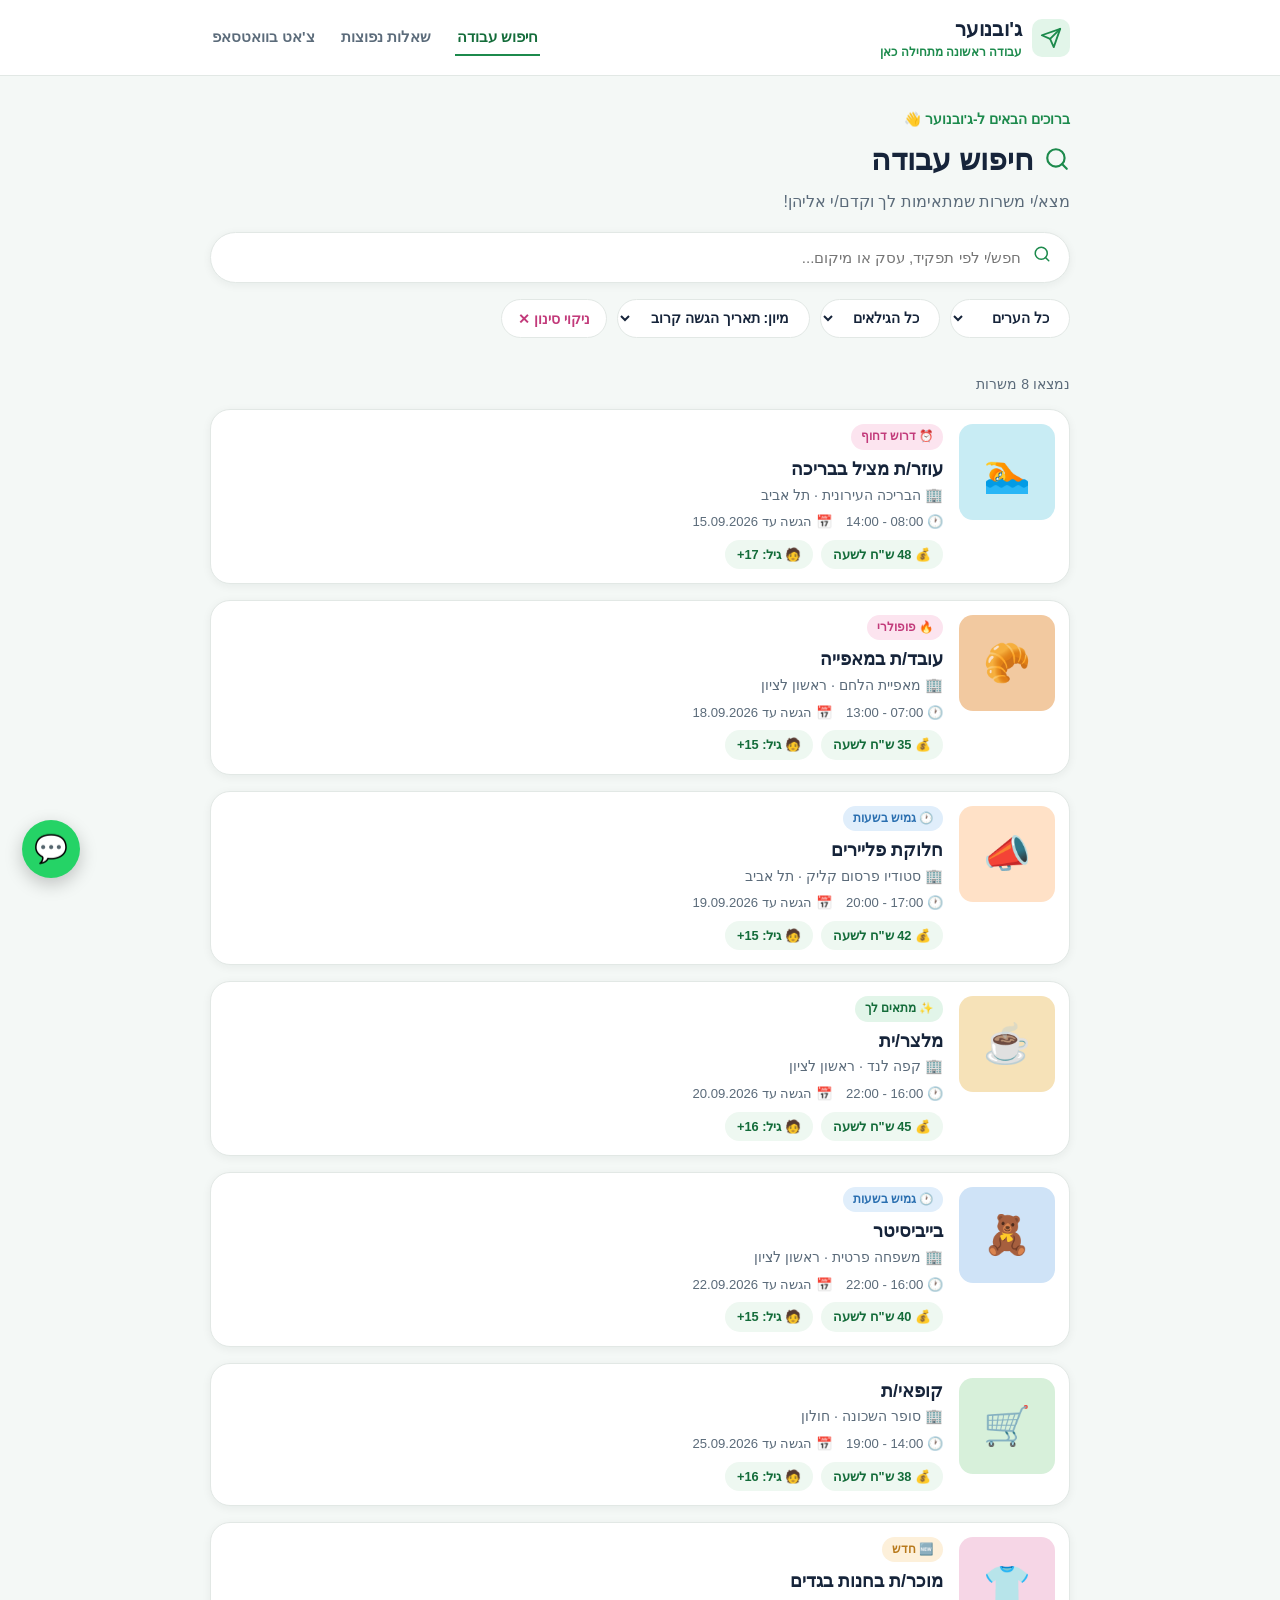
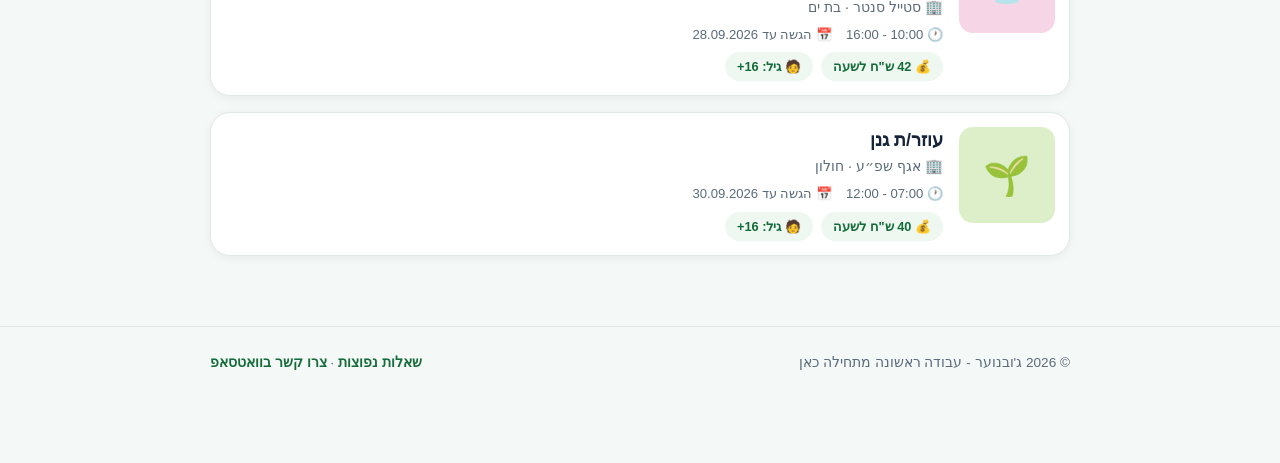
==== index.html @ b51276f0 "Add files via upload" ====
<!DOCTYPE html>
<html lang="he" dir="rtl">
<head>
<meta charset="UTF-8" />
<meta name="viewport" content="width=device-width, initial-scale=1.0" />
<title>ג'ובנוער - עבודה ראשונה מתחילה כאן</title>
<meta name="description" content="ג'ובנוער - אתר עבודות זמניות וקצרות טווח לבני נוער. חפשו משרה, הגישו מועמדות וקבלו את העבודה הראשונה שלכם." />
<link rel="icon" href="data:image/svg+xml,<svg xmlns=%22http://www.w3.org/2000/svg%22 viewBox=%220 0 24 24%22><text y=%2220%22 font-size=%2220%22>🚀</text></svg>" />
<link rel="stylesheet" href="css/style.css" />
</head>
<body>

<header class="site-header">
  <div class="container header-row">
    <a href="index.html" class="brand">
      <div class="brand-icon">
        <svg width="22" height="22" viewBox="0 0 24 24" fill="none" stroke="currentColor" stroke-width="2" stroke-linecap="round" stroke-linejoin="round"><line x1="22" y1="2" x2="11" y2="13"></line><polygon points="22 2 15 22 11 13 2 9 22 2"></polygon></svg>
      </div>
      <div class="brand-text">
        <h1>ג'ובנוער</h1>
        <p>עבודה ראשונה מתחילה כאן</p>
      </div>
    </a>
    <button class="nav-toggle" aria-label="תפריט">☰</button>
    <nav class="main-nav">
      <a href="index.html" class="active">חיפוש עבודה</a>
      <a href="faq.html">שאלות נפוצות</a>
      <a href="https://wa.me/972500000000" target="_blank" rel="noopener">צ'אט בוואטסאפ</a>
    </nav>
  </div>
</header>

<main class="container">
  <section class="page-hero">
    <p class="eyebrow">ברוכים הבאים ל-ג'ובנוער 👋</p>
    <h2>
      <svg width="26" height="26" viewBox="0 0 24 24" fill="none" stroke="#1c8a4c" stroke-width="2" stroke-linecap="round" stroke-linejoin="round"><circle cx="11" cy="11" r="8"></circle><line x1="21" y1="21" x2="16.65" y2="16.65"></line></svg>
      חיפוש עבודה
    </h2>
    <p>מצא/י משרות שמתאימות לך וקדם/י אליהן!</p>

    <div class="search-box">
      <span class="icon">
        <svg width="18" height="18" viewBox="0 0 24 24" fill="none" stroke="currentColor" stroke-width="2" stroke-linecap="round" stroke-linejoin="round"><circle cx="11" cy="11" r="8"></circle><line x1="21" y1="21" x2="16.65" y2="16.65"></line></svg>
      </span>
      <input type="text" id="searchInput" placeholder="חפש/י לפי תפקיד, עסק או מיקום..." />
    </div>

    <div class="filters-row">
      <select class="filter-select" id="cityFilter">
        <option value="">כל הערים</option>
      </select>
      <select class="filter-select" id="ageFilter">
        <option value="">כל הגילאים</option>
        <option value="14">גיל 14+</option>
        <option value="15">גיל 15+</option>
        <option value="16">גיל 16+</option>
        <option value="17">גיל 17+</option>
      </select>
      <select class="filter-select" id="sortFilter">
        <option value="deadline">מיון: תאריך הגשה קרוב</option>
        <option value="salary">מיון: שכר גבוה</option>
        <option value="az">מיון: לפי א-ב</option>
      </select>
      <button class="filter-reset" id="resetFilters">ניקוי סינון ✕</button>
    </div>
  </section>

  <p class="results-count" id="resultsCount"></p>
  <div class="job-list" id="jobList"></div>
  <div class="empty-state" id="emptyState" style="display:none;">
    <div class="emoji">🔍</div>
    <p>לא נמצאו משרות התואמות את החיפוש שלך.<br/>נסו לשנות את הסינון או את מילות החיפוש.</p>
  </div>
</main>

<footer class="site-footer">
  <div class="container footer-row">
    <span>© 2026 ג'ובנוער - עבודה ראשונה מתחילה כאן</span>
    <span><a href="faq.html">שאלות נפוצות</a> · <a href="https://wa.me/972500000000" target="_blank" rel="noopener">צרו קשר בוואטסאפ</a></span>
  </div>
</footer>

<script src="js/jobs.js"></script>
<script src="js/main.js"></script>
<script>
  const jobList = document.getElementById("jobList");
  const resultsCount = document.getElementById("resultsCount");
  const emptyState = document.getElementById("emptyState");
  const searchInput = document.getElementById("searchInput");
  const cityFilter = document.getElementById("cityFilter");
  const ageFilter = document.getElementById("ageFilter");
  const sortFilter = document.getElementById("sortFilter");
  const resetBtn = document.getElementById("resetFilters");

  // אכלוס רשימת ערים דינמית מתוך נתוני המשרות
  const cities = [...new Set(JOBS.map((j) => j.city))].sort();
  cities.forEach((c) => {
    const opt = document.createElement("option");
    opt.value = c;
    opt.textContent = c;
    cityFilter.appendChild(opt);
  });

  function parseDeadline(d) {
    const [day, month, year] = d.split(".").map(Number);
    return new Date(year, month - 1, day).getTime();
  }

  function jobCardHTML(job) {
    return `
      <a class="job-card" href="job.html?id=${job.id}">
        <div class="job-tile" style="background:${job.tileColor}">${job.icon}</div>
        <div class="job-card-body">
          ${renderBadges(job.badges)}
          <h3>${job.title}</h3>
          <p class="business-line">🏢 ${job.business} · ${job.city}</p>
          <div class="meta-row">
            <span>🕐 ${job.hoursFrom} - ${job.hoursTo}</span>
            <span>📅 הגשה עד ${job.deadline}</span>
          </div>
          <div class="pill-row">
            <span class="pill">💰 ${job.salary} ש"ח לשעה</span>
            <span class="pill">🧑 גיל: ${job.minAge}+</span>
          </div>
        </div>
      </a>`;
  }

  function render() {
    const q = searchInput.value.trim().toLowerCase();
    const city = cityFilter.value;
    const age = ageFilter.value ? Number(ageFilter.value) : null;
    const sort = sortFilter.value;

    let list = JOBS.filter((job) => {
      const matchesQuery =
        !q ||
        job.title.toLowerCase().includes(q) ||
        job.business.toLowerCase().includes(q) ||
        job.city.toLowerCase().includes(q) ||
        job.businessType.toLowerCase().includes(q);
      const matchesCity = !city || job.city === city;
      const matchesAge = !age || job.minAge <= age;
      return matchesQuery && matchesCity && matchesAge;
    });

    if (sort === "deadline") {
      list.sort((a, b) => parseDeadline(a.deadline) - parseDeadline(b.deadline));
    } else if (sort === "salary") {
      list.sort((a, b) => b.salary - a.salary);
    } else if (sort === "az") {
      list.sort((a, b) => a.title.localeCompare(b.title, "he"));
    }

    resultsCount.textContent = list.length
      ? `נמצאו ${list.length} משרות`
      : "";
    jobList.innerHTML = list.map(jobCardHTML).join("");
    emptyState.style.display = list.length ? "none" : "block";
  }

  [searchInput, cityFilter, ageFilter, sortFilter].forEach((el) =>
    el.addEventListener("input", render)
  );
  resetBtn.addEventListener("click", () => {
    searchInput.value = "";
    cityFilter.value = "";
    ageFilter.value = "";
    sortFilter.value = "deadline";
    render();
  });

  render();
</script>
</body>
</html>
---- css/style.css ----
/* ===================== JobNoar - ג'ובנוער ===================== */

:root{
  --green-900:#0f3d24;
  --green-700:#146c3a;
  --green-600:#1c8a4c;
  --green-500:#22a35c;
  --green-100:#e2f5e9;
  --green-50:#eef8f1;
  --pink-100:#fce4ef;
  --pink-600:#c23a7a;
  --blue-100:#e0eefb;
  --blue-600:#2a6fb0;
  --amber-100:#fdf0da;
  --amber-600:#b8791b;
  --navy-900:#16243a;
  --gray-600:#5b6b7a;
  --gray-400:#8b98a3;
  --gray-100:#eef2f0;
  --bg:#f4f8f6;
  --white:#ffffff;
  --border:#e2e8e5;
  --shadow: 0 2px 10px rgba(20,40,30,0.06);
  --shadow-lg: 0 8px 28px rgba(20,40,30,0.10);
  --radius-lg:20px;
  --radius-md:14px;
  --radius-sm:10px;
  --radius-pill:999px;
}

*{ box-sizing:border-box; }

html{ scroll-behavior:smooth; }

body{
  margin:0;
  font-family:"Segoe UI","Arial Hebrew","Heebo",Arial,sans-serif;
  background:var(--bg);
  color:var(--navy-900);
  direction:rtl;
  text-align:right;
  line-height:1.5;
}

a{ color:inherit; text-decoration:none; }
button{ font-family:inherit; cursor:pointer; }
img{ max-width:100%; display:block; }

.container{
  max-width:900px;
  margin:0 auto;
  padding:0 20px;
}

/* ---------- Header ---------- */
.site-header{
  background:var(--white);
  border-bottom:1px solid var(--border);
  padding:14px 0;
  position:sticky;
  top:0;
  z-index:50;
}
.site-header .header-row{
  display:flex;
  align-items:center;
  justify-content:space-between;
  gap:16px;
}
.brand{
  display:flex;
  align-items:center;
  gap:10px;
}
.brand-icon{
  width:38px; height:38px;
  display:flex; align-items:center; justify-content:center;
  background:var(--green-100);
  border-radius:var(--radius-sm);
  color:var(--green-600);
}
.brand-text h1{
  margin:0;
  font-size:1.25rem;
  color:var(--navy-900);
  font-weight:800;
}
.brand-text p{
  margin:0;
  font-size:0.72rem;
  color:var(--green-600);
  font-weight:600;
}
.main-nav{
  display:flex;
  gap:22px;
  align-items:center;
}
.main-nav a{
  font-size:0.92rem;
  font-weight:600;
  color:var(--gray-600);
  padding:6px 2px;
  border-bottom:2px solid transparent;
  transition:color .15s, border-color .15s;
}
.main-nav a.active, .main-nav a:hover{
  color:var(--green-700);
  border-bottom-color:var(--green-600);
}
.nav-toggle{
  display:none;
  background:none;
  border:none;
  font-size:1.4rem;
  color:var(--navy-900);
}

/* ---------- Buttons ---------- */
.btn{
  display:inline-flex;
  align-items:center;
  justify-content:center;
  gap:8px;
  padding:13px 22px;
  border-radius:var(--radius-pill);
  font-weight:700;
  font-size:0.95rem;
  border:2px solid transparent;
  transition:transform .1s, box-shadow .15s, background .15s;
}
.btn:active{ transform:scale(0.98); }
.btn-primary{
  background:var(--green-600);
  color:var(--white);
  box-shadow:var(--shadow);
}
.btn-primary:hover{ background:var(--green-700); }
.btn-outline{
  background:var(--white);
  color:var(--green-700);
  border-color:var(--green-600);
}
.btn-outline:hover{ background:var(--green-50); }
.btn-block{ width:100%; }
.btn-lg{ padding:16px 24px; font-size:1.02rem; }
.btn[disabled]{ opacity:0.5; cursor:not-allowed; }

/* ---------- Hero / page headers ---------- */
.page-hero{
  padding:34px 0 10px;
}
.page-hero .eyebrow{
  color:var(--green-600);
  font-weight:700;
  font-size:0.85rem;
  margin:0 0 6px;
}
.page-hero h2{
  font-size:1.9rem;
  margin:0 0 8px;
  color:var(--navy-900);
  display:flex;
  align-items:center;
  gap:10px;
}
.page-hero p{
  color:var(--gray-600);
  margin:0;
  font-size:1rem;
}

.back-link{
  display:inline-flex;
  align-items:center;
  gap:6px;
  color:var(--green-700);
  font-weight:700;
  font-size:0.95rem;
  margin:16px 0 6px;
}

/* ---------- Search box ---------- */
.search-box{
  display:flex;
  align-items:center;
  gap:10px;
  background:var(--white);
  border:1px solid var(--border);
  border-radius:var(--radius-pill);
  padding:12px 18px;
  box-shadow:var(--shadow);
  margin-top:18px;
}
.search-box input{
  flex:1;
  border:none;
  outline:none;
  background:transparent;
  font-size:0.95rem;
  color:var(--navy-900);
}
.search-box .icon{ color:var(--green-600); }

.filters-row{
  display:flex;
  flex-wrap:wrap;
  gap:10px;
  margin:16px 0 26px;
}
.filter-select{
  border:1px solid var(--border);
  background:var(--white);
  border-radius:var(--radius-pill);
  padding:10px 16px;
  font-size:0.86rem;
  font-weight:600;
  color:var(--navy-900);
}
.filter-reset{
  border:1px solid var(--border);
  background:var(--white);
  border-radius:var(--radius-pill);
  padding:10px 16px;
  font-size:0.86rem;
  font-weight:700;
  color:var(--pink-600);
}
.results-count{
  color:var(--gray-600);
  font-size:0.88rem;
  margin:0 0 14px;
}

/* ---------- Job cards ---------- */
.job-list{
  display:grid;
  grid-template-columns:1fr;
  gap:16px;
  padding-bottom:40px;
}
.job-card{
  background:var(--white);
  border:1px solid var(--border);
  border-radius:var(--radius-lg);
  overflow:hidden;
  display:flex;
  gap:16px;
  padding:14px;
  box-shadow:var(--shadow);
  transition:box-shadow .15s, transform .15s;
}
.job-card:hover{ box-shadow:var(--shadow-lg); transform:translateY(-2px); }
.job-tile{
  width:96px;
  height:96px;
  min-width:96px;
  border-radius:var(--radius-md);
  display:flex;
  align-items:center;
  justify-content:center;
  font-size:2.4rem;
  position:relative;
}
.job-card-body{ flex:1; min-width:0; }
.job-badges{ display:flex; gap:6px; flex-wrap:wrap; margin-bottom:6px; }
.badge{
  display:inline-flex;
  align-items:center;
  gap:4px;
  font-size:0.72rem;
  font-weight:700;
  padding:4px 10px;
  border-radius:var(--radius-pill);
}
.badge-green{ background:var(--green-100); color:var(--green-700); }
.badge-pink{ background:var(--pink-100); color:var(--pink-600); }
.badge-blue{ background:var(--blue-100); color:var(--blue-600); }
.badge-amber{ background:var(--amber-100); color:var(--amber-600); }

.job-card-body h3{
  margin:0 0 2px;
  font-size:1.12rem;
  color:var(--navy-900);
}
.job-card-body .business-line{
  font-size:0.9rem;
  color:var(--gray-600);
  margin:0 0 6px;
  display:flex;
  align-items:center;
  gap:6px;
}
.meta-row{
  display:flex;
  flex-wrap:wrap;
  gap:4px 14px;
  font-size:0.82rem;
  color:var(--gray-600);
  margin-bottom:8px;
}
.meta-row span{ display:flex; align-items:center; gap:5px; }
.pill-row{ display:flex; gap:8px; flex-wrap:wrap; }
.pill{
  background:var(--green-50);
  color:var(--green-700);
  font-weight:700;
  font-size:0.8rem;
  padding:5px 12px;
  border-radius:var(--radius-pill);
  display:flex;
  align-items:center;
  gap:5px;
}

.empty-state{
  text-align:center;
  padding:60px 20px;
  color:var(--gray-600);
}
.empty-state .emoji{ font-size:2.6rem; margin-bottom:10px; }

/* ---------- Job detail ---------- */
.job-hero-tile{
  width:100%;
  height:220px;
  border-radius:var(--radius-lg);
  display:flex;
  align-items:center;
  justify-content:center;
  font-size:5rem;
  margin:16px 0;
  position:relative;
  box-shadow:var(--shadow);
}
.job-hero-tile .job-badges{ position:absolute; top:14px; right:14px; margin:0; }

.job-title-block{
  background:var(--white);
  border:1px solid var(--border);
  border-radius:var(--radius-lg);
  padding:20px;
  box-shadow:var(--shadow);
  margin-bottom:16px;
}
.job-title-block h2{ margin:0 0 4px; font-size:1.6rem; }
.job-title-block .business-line{
  display:flex; align-items:center; gap:8px;
  color:var(--gray-600); font-size:1rem; margin-bottom:2px;
}
.job-title-block .location-line{
  display:flex; align-items:center; gap:6px;
  color:var(--gray-600); font-size:0.92rem;
}

.stat-grid{
  display:grid;
  grid-template-columns:repeat(4,1fr);
  gap:10px;
  background:var(--white);
  border:1px solid var(--border);
  border-radius:var(--radius-lg);
  padding:20px 10px;
  box-shadow:var(--shadow);
  margin-bottom:16px;
  text-align:center;
}
.stat-grid .stat .icon{ color:var(--green-600); font-size:1.3rem; margin-bottom:6px; }
.stat-grid .stat .label{ font-size:0.78rem; color:var(--gray-600); margin-bottom:2px; }
.stat-grid .stat .value{ font-weight:800; font-size:0.95rem; color:var(--navy-900); }

.section-card{
  background:var(--white);
  border:1px solid var(--border);
  border-radius:var(--radius-lg);
  padding:20px;
  box-shadow:var(--shadow);
  margin-bottom:16px;
}
.section-card h3{
  display:flex; align-items:center; gap:8px;
  margin:0 0 12px;
  font-size:1.05rem;
}
.section-card p{ margin:0; color:var(--navy-900); font-size:0.95rem; }

.note-box{
  background:var(--green-50);
  border-radius:var(--radius-md);
  padding:14px 16px;
  display:flex;
  align-items:center;
  gap:10px;
  color:var(--green-700);
  font-weight:600;
  font-size:0.92rem;
  margin-bottom:16px;
}
.tip-box{
  background:var(--gray-100);
  border-radius:var(--radius-md);
  padding:14px 16px;
  display:flex;
  align-items:center;
  gap:10px;
  color:var(--gray-600);
  font-size:0.88rem;
  margin-bottom:16px;
}
.map-link{
  display:inline-flex; align-items:center; gap:8px;
  margin-top:12px;
  color:var(--green-700); font-weight:700; font-size:0.9rem;
  background:var(--green-50);
  padding:10px 16px;
  border-radius:var(--radius-pill);
}

.action-row{
  display:flex;
  gap:12px;
  position:sticky;
  bottom:0;
  background:linear-gradient(to top, var(--bg) 70%, transparent);
  padding:16px 0 20px;
}
.action-row .btn{ flex:1; }

/* ---------- Form (apply) ---------- */
.form-card{
  background:var(--white);
  border:1px solid var(--border);
  border-radius:var(--radius-lg);
  padding:22px;
  box-shadow:var(--shadow);
  margin-bottom:16px;
}
.form-card h3{
  display:flex; align-items:center; gap:8px;
  margin:0 0 14px;
  font-size:1.1rem;
}
.field{ margin-bottom:16px; }
.field label{
  display:block;
  font-weight:700;
  font-size:0.9rem;
  margin-bottom:6px;
  color:var(--navy-900);
}
.field .hint{ font-weight:400; color:var(--gray-400); font-size:0.8rem; }
.field input[type=text],
.field input[type=tel],
.field input[type=email],
.field input[type=number],
.field textarea{
  width:100%;
  padding:12px 14px;
  border:1px solid var(--border);
  border-radius:var(--radius-sm);
  font-size:0.95rem;
  font-family:inherit;
  color:var(--navy-900);
  background:var(--bg);
}
.field textarea{ resize:vertical; min-height:90px; }
.field input:focus, .field textarea:focus{
  outline:2px solid var(--green-500);
  outline-offset:1px;
  background:var(--white);
}
.two-col{ display:grid; grid-template-columns:1fr 1fr; gap:14px; }

.chip-group{ display:flex; flex-wrap:wrap; gap:8px; }
.chip{
  border:1px solid var(--border);
  background:var(--bg);
  border-radius:var(--radius-pill);
  padding:9px 16px;
  font-size:0.86rem;
  font-weight:600;
  color:var(--navy-900);
  display:flex;
  align-items:center;
  gap:6px;
}
.chip input{ display:none; }
.chip:has(input:checked){
  background:var(--green-100);
  border-color:var(--green-600);
  color:var(--green-700);
}

.radio-cards{ display:grid; grid-template-columns:1fr 1fr; gap:12px; }
.radio-card{
  border:2px solid var(--border);
  border-radius:var(--radius-md);
  padding:18px 10px;
  text-align:center;
  font-weight:700;
  color:var(--navy-900);
  cursor:pointer;
}
.radio-card input{ display:none; }
.radio-card .emoji{ font-size:1.6rem; display:block; margin-bottom:6px; }
.radio-card:has(input:checked){
  border-color:var(--green-600);
  background:var(--green-50);
  color:var(--green-700);
}

.day-grid{ display:flex; flex-wrap:wrap; gap:8px; }
.day-chip{
  border:1px solid var(--border);
  background:var(--bg);
  border-radius:var(--radius-sm);
  padding:10px 6px;
  width:60px;
  text-align:center;
  font-size:0.82rem;
  font-weight:700;
}
.day-chip input{ display:none; }
.day-chip:has(input:checked){
  background:var(--green-600);
  color:var(--white);
  border-color:var(--green-600);
}

.info-tip{
  background:var(--green-50);
  border-radius:var(--radius-md);
  padding:14px 16px;
  font-size:0.85rem;
  color:var(--green-700);
  margin-bottom:16px;
  display:flex;
  gap:10px;
  align-items:flex-start;
}

.success-card{
  background:var(--white);
  border:1px solid var(--border);
  border-radius:var(--radius-lg);
  padding:40px 26px;
  text-align:center;
  box-shadow:var(--shadow);
}
.success-card .emoji{ font-size:3rem; margin-bottom:10px; }
.success-card h2{ margin:0 0 8px; }
.success-card p{ color:var(--gray-600); margin:0 0 22px; }

/* ---------- FAQ ---------- */
.tab-switch{
  display:flex;
  gap:10px;
  margin:20px 0;
}
.tab-btn{
  flex:1;
  padding:13px;
  border-radius:var(--radius-pill);
  border:2px solid var(--border);
  background:var(--white);
  font-weight:700;
  color:var(--gray-600);
  display:flex;
  align-items:center;
  justify-content:center;
  gap:8px;
}
.tab-btn.active{
  border-color:var(--green-600);
  color:var(--green-700);
  background:var(--green-50);
}

.accordion-item{
  background:var(--white);
  border:1px solid var(--border);
  border-radius:var(--radius-lg);
  margin-bottom:12px;
  box-shadow:var(--shadow);
  overflow:hidden;
}
.accordion-head{
  display:flex;
  align-items:center;
  justify-content:space-between;
  gap:14px;
  padding:18px 18px;
  cursor:pointer;
}
.accordion-head .q-icon{
  width:38px; height:38px; min-width:38px;
  border-radius:50%;
  background:var(--green-50);
  color:var(--green-600);
  display:flex; align-items:center; justify-content:center;
  font-size:1.2rem;
}
.accordion-head h4{ margin:0; font-size:1rem; flex:1; }
.chevron{ transition:transform .2s; color:var(--green-600); }
.accordion-item.open .chevron{ transform:rotate(180deg); }
.accordion-body{
  max-height:0;
  overflow:hidden;
  transition:max-height .25s ease;
  padding:0 18px;
}
.accordion-item.open .accordion-body{
  max-height:300px;
  padding:0 18px 18px 62px;
}
.accordion-body p{ margin:0; color:var(--gray-600); font-size:0.92rem; }

.trust-box{
  background:var(--green-50);
  border-radius:var(--radius-lg);
  padding:20px;
  text-align:center;
  color:var(--green-700);
  font-weight:700;
  margin:24px 0 40px;
  display:flex;
  flex-direction:column;
  align-items:center;
  gap:6px;
}
.trust-box p{ font-weight:400; color:var(--green-700); font-size:0.88rem; margin:0; }

/* ---------- WhatsApp floating button ---------- */
.wa-float{
  position:fixed;
  bottom:22px;
  left:22px;
  background:#25D366;
  color:var(--white);
  width:58px; height:58px;
  border-radius:50%;
  display:flex; align-items:center; justify-content:center;
  box-shadow:0 6px 18px rgba(0,0,0,0.22);
  font-size:1.7rem;
  z-index:60;
  transition:transform .15s;
}
.wa-float:hover{ transform:scale(1.07); }

/* ---------- Footer ---------- */
.site-footer{
  border-top:1px solid var(--border);
  margin-top:30px;
  padding:26px 0 90px;
  color:var(--gray-600);
  font-size:0.85rem;
}
.site-footer .footer-row{
  display:flex;
  justify-content:space-between;
  align-items:center;
  flex-wrap:wrap;
  gap:10px;
}
.site-footer a{ color:var(--green-700); font-weight:600; }

/* ---------- Responsive ---------- */
@media (max-width:720px){
  .main-nav{
    position:fixed;
    top:0; right:0; bottom:0;
    background:var(--white);
    flex-direction:column;
    align-items:flex-start;
    padding:80px 26px 26px;
    width:230px;
    box-shadow:-8px 0 24px rgba(0,0,0,0.12);
    transform:translateX(100%);
    transition:transform .2s;
    gap:20px;
  }
  .main-nav.open{ transform:translateX(0); }
  .nav-toggle{ display:block; }
  .stat-grid{ grid-template-columns:repeat(2,1fr); }
  .two-col{ grid-template-columns:1fr; }
  .radio-cards{ grid-template-columns:1fr 1fr; }
  .job-card{ flex-direction:column; }
  .job-tile{ width:100%; height:140px; }
}

@media (max-width:420px){
  .page-hero h2{ font-size:1.5rem; }
}
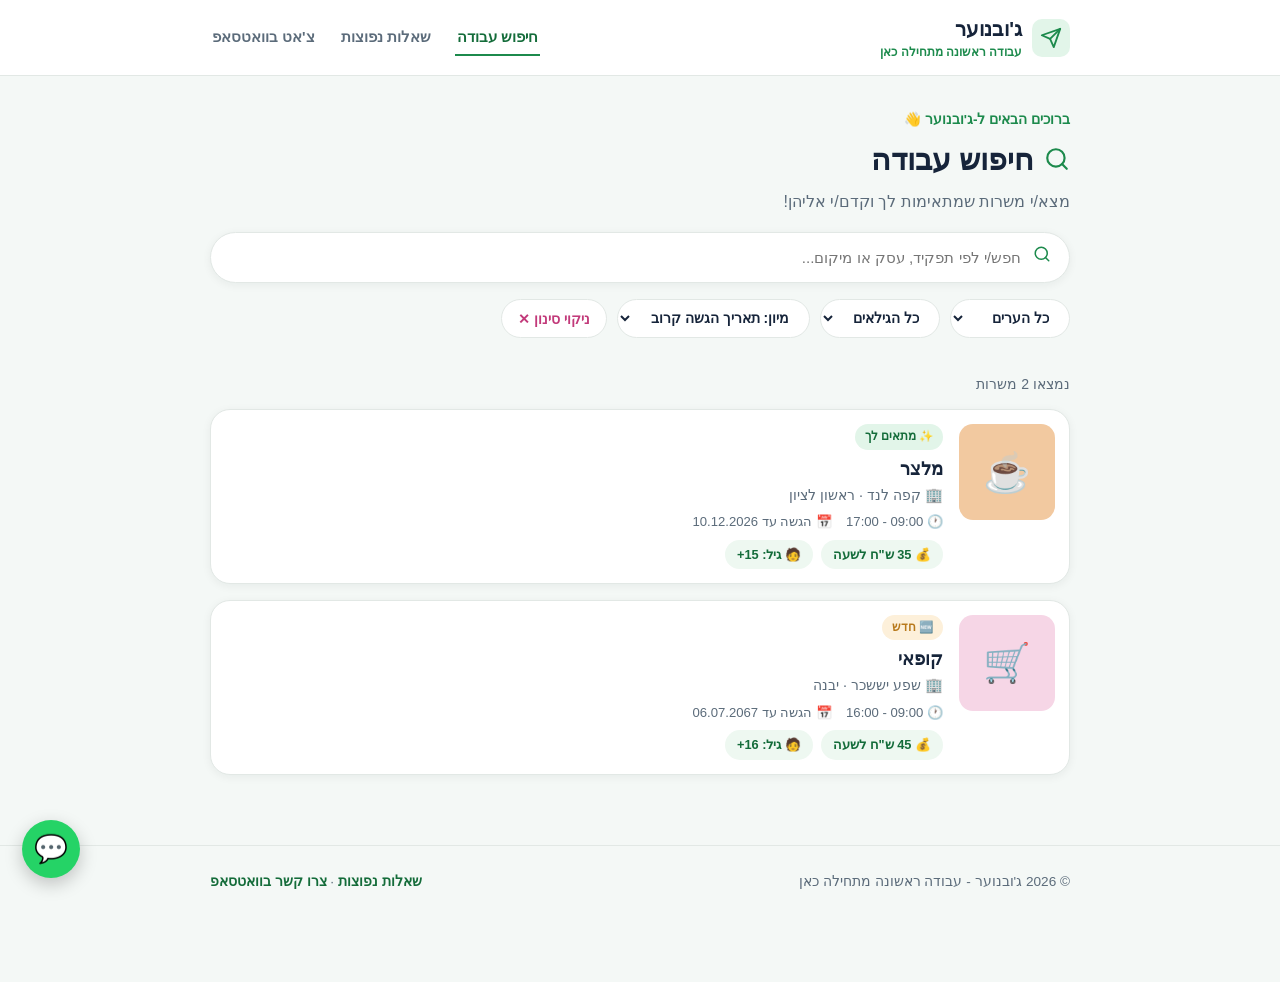
==== commit 83b5c527: "Add files via upload" ====
--- a/index.html
+++ b/index.html
@@ -25,7 +25,7 @@
     <nav class="main-nav">
       <a href="index.html" class="active">חיפוש עבודה</a>
       <a href="faq.html">שאלות נפוצות</a>
-      <a href="https://wa.me/972500000000" target="_blank" rel="noopener">צ'אט בוואטסאפ</a>
+      <a href="#" class="wa-general-link" target="_blank" rel="noopener">צ'אט בוואטסאפ</a>
     </nav>
   </div>
 </header>
@@ -77,7 +77,7 @@
 <footer class="site-footer">
   <div class="container footer-row">
     <span>© 2026 ג'ובנוער - עבודה ראשונה מתחילה כאן</span>
-    <span><a href="faq.html">שאלות נפוצות</a> · <a href="https://wa.me/972500000000" target="_blank" rel="noopener">צרו קשר בוואטסאפ</a></span>
+    <span><a href="faq.html">שאלות נפוצות</a> · <a href="#" class="wa-general-link" target="_blank" rel="noopener">צרו קשר בוואטסאפ</a></span>
   </div>
 </footer>
 
